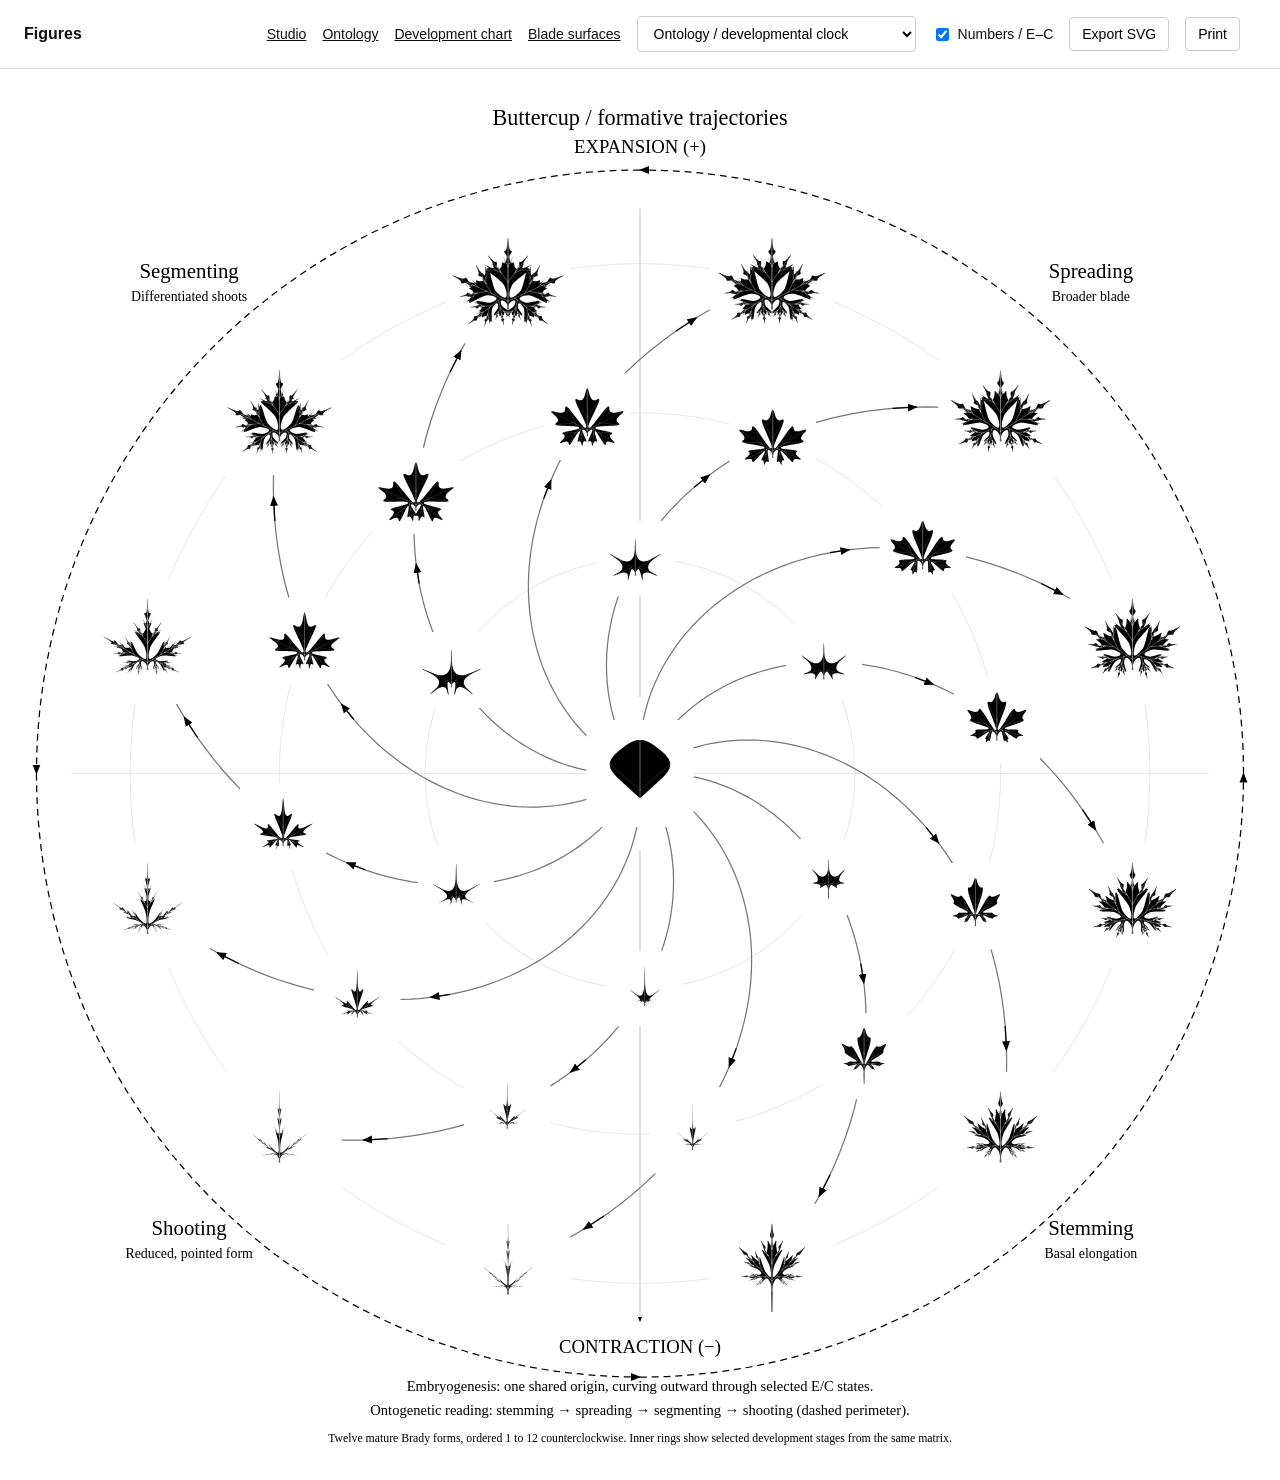
==== figures.html @ baad5e18 "Add clean figure gallery, Brady matrix and developmental clock" ====
<!doctype html>
<html lang="en"><head><meta charset="utf-8"><meta name="viewport" content="width=device-width,initial-scale=1"><title>260203_Leaf</title><style>
*{box-sizing:border-box}body{margin:0;background:#fff;color:#111;font:14px Arial,sans-serif}header{position:sticky;top:0;z-index:2;display:flex;gap:16px;align-items:center;flex-wrap:wrap;padding:16px 24px;background:#fff;border-bottom:1px solid #ddd}h1{font-size:16px;margin:0;margin-right:auto}a{color:inherit}select,button{font:inherit;background:white;border:1px solid #ccc;padding:8px 12px;border-radius:4px}label{display:flex;align-items:center;gap:6px}main{padding:24px;overflow:auto}main>svg{display:block;width:100%;height:auto;margin:auto;max-width:1600px}#status{font-size:12px;color:#666}@media print{header{display:none}main{padding:0}main>svg{max-width:none;width:100%}}
</style></head><body><header><h1>Figures</h1><a href="index.html">Studio</a><a href="figures.html?figure=ontology" target="_blank">Ontology</a><a href="figures.html?figure=chart">Development chart</a><a href="figures.html?figure=blades">Blade surfaces</a><select id="figure" aria-label="Figure"></select><label><input id="labels" type="checkbox" checked> Numbers / E–C</label><button id="export">Export SVG</button><button id="print">Print</button><span id="status" role="status"></span></header><main id="drawing" aria-label="Clean figure"></main><script type="module" src="figures.mjs?v=clock-6"></script></body></html>
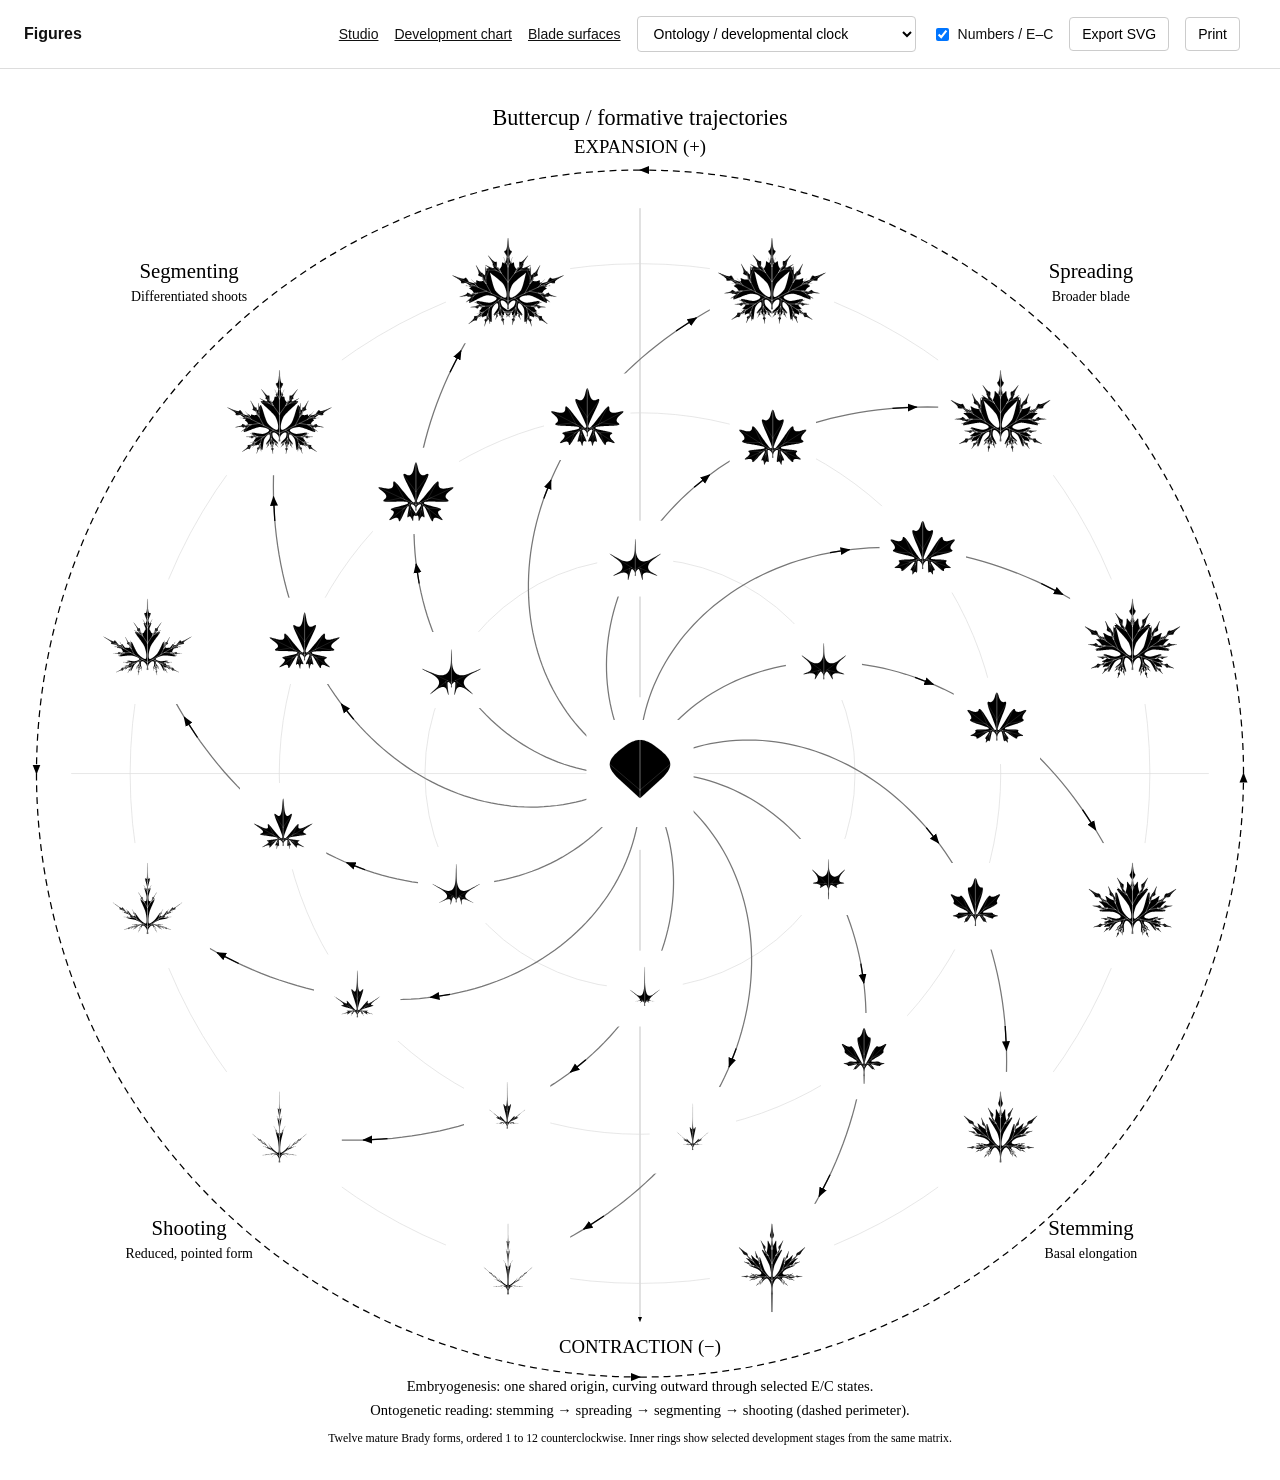
==== commit 353b1a18: "Add twelve-step Red oak and generated-only Brady figures" ====
--- a/figures.html
+++ b/figures.html
@@ -1,4 +1,4 @@
 <!doctype html>
 <html lang="en"><head><meta charset="utf-8"><meta name="viewport" content="width=device-width,initial-scale=1"><title>260203_Leaf</title><style>
 *{box-sizing:border-box}body{margin:0;background:#fff;color:#111;font:14px Arial,sans-serif}header{position:sticky;top:0;z-index:2;display:flex;gap:16px;align-items:center;flex-wrap:wrap;padding:16px 24px;background:#fff;border-bottom:1px solid #ddd}h1{font-size:16px;margin:0;margin-right:auto}a{color:inherit}select,button{font:inherit;background:white;border:1px solid #ccc;padding:8px 12px;border-radius:4px}label{display:flex;align-items:center;gap:6px}main{padding:24px;overflow:auto}main>svg{display:block;width:100%;height:auto;margin:auto;max-width:1600px}#status{font-size:12px;color:#666}@media print{header{display:none}main{padding:0}main>svg{max-width:none;width:100%}}
-</style></head><body><header><h1>Figures</h1><a href="index.html">Studio</a><a href="figures.html?figure=ontology" target="_blank">Ontology</a><a href="figures.html?figure=chart">Development chart</a><a href="figures.html?figure=blades">Blade surfaces</a><select id="figure" aria-label="Figure"></select><label><input id="labels" type="checkbox" checked> Numbers / E–C</label><button id="export">Export SVG</button><button id="print">Print</button><span id="status" role="status"></span></header><main id="drawing" aria-label="Clean figure"></main><script type="module" src="figures.mjs?v=clock-6"></script></body></html>
+</style></head><body><header><h1>Figures</h1><a href="index.html">Studio</a><a href="figures.html?figure=chart">Development chart</a><a href="figures.html?figure=blades">Blade surfaces</a><select id="figure" aria-label="Figure"></select><label><input id="labels" type="checkbox" checked> Numbers / E–C</label><button id="export">Export SVG</button><button id="print">Print</button><span id="status" role="status"></span></header><main id="drawing" aria-label="Clean figure"></main><script type="module" src="figures.mjs?v=brady-generated-1"></script></body></html>
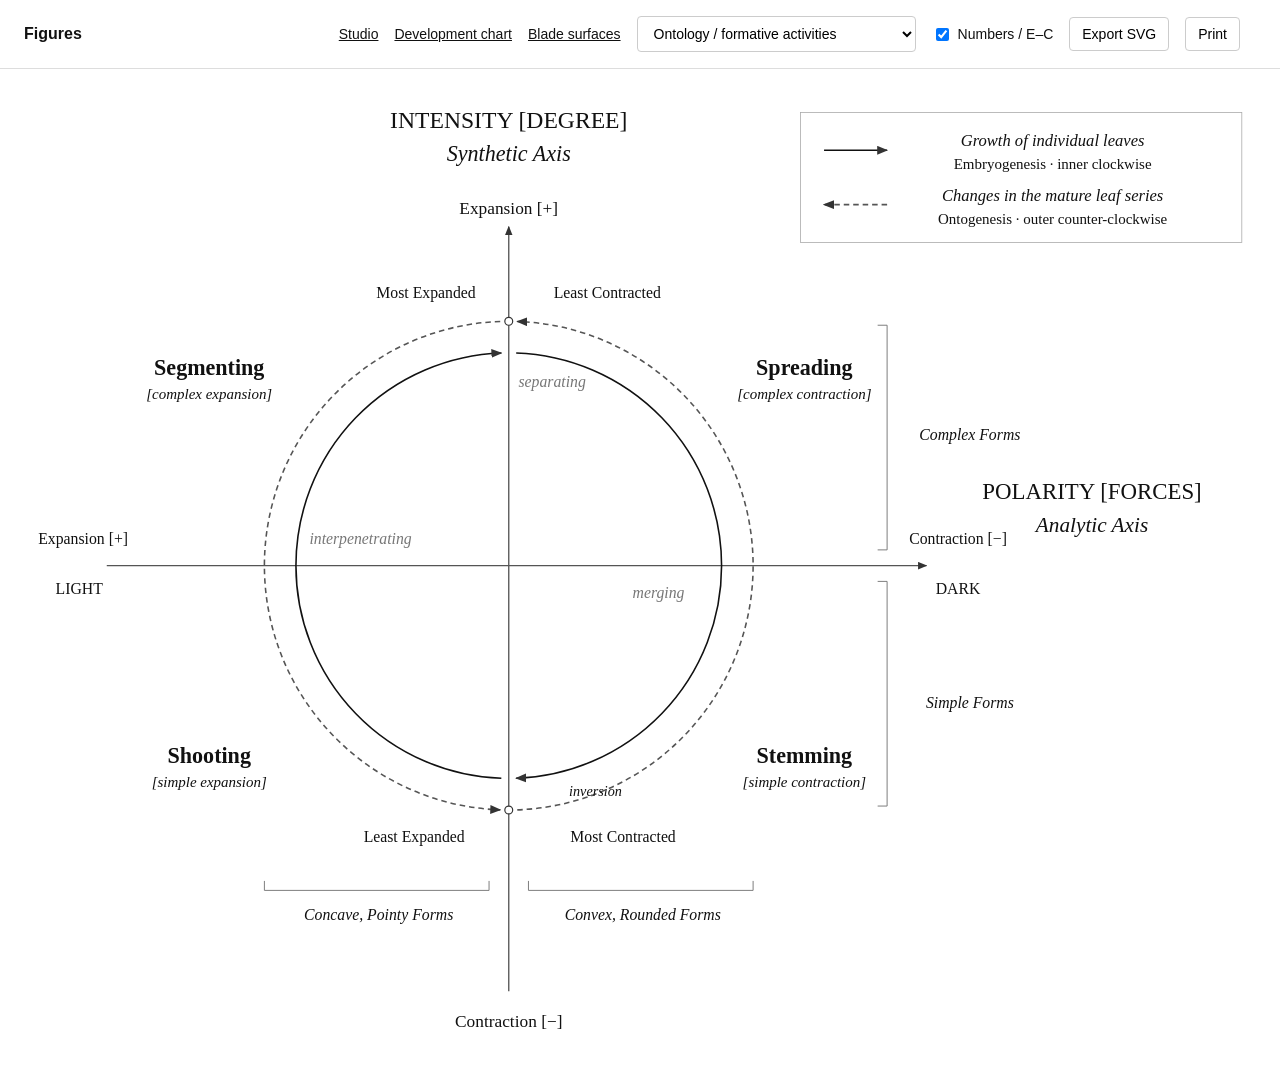
==== commit aee9d492: "Add annotated leaf-free ontology clock with opposing developmental loops" ====
--- a/figures.html
+++ b/figures.html
@@ -1,4 +1,4 @@
 <!doctype html>
 <html lang="en"><head><meta charset="utf-8"><meta name="viewport" content="width=device-width,initial-scale=1"><title>260203_Leaf</title><style>
 *{box-sizing:border-box}body{margin:0;background:#fff;color:#111;font:14px Arial,sans-serif}header{position:sticky;top:0;z-index:2;display:flex;gap:16px;align-items:center;flex-wrap:wrap;padding:16px 24px;background:#fff;border-bottom:1px solid #ddd}h1{font-size:16px;margin:0;margin-right:auto}a{color:inherit}select,button{font:inherit;background:white;border:1px solid #ccc;padding:8px 12px;border-radius:4px}label{display:flex;align-items:center;gap:6px}main{padding:24px;overflow:auto}main>svg{display:block;width:100%;height:auto;margin:auto;max-width:1600px}#status{font-size:12px;color:#666}@media print{header{display:none}main{padding:0}main>svg{max-width:none;width:100%}}
-</style></head><body><header><h1>Figures</h1><a href="index.html">Studio</a><a href="figures.html?figure=chart">Development chart</a><a href="figures.html?figure=blades">Blade surfaces</a><select id="figure" aria-label="Figure"></select><label><input id="labels" type="checkbox" checked> Numbers / E–C</label><button id="export">Export SVG</button><button id="print">Print</button><span id="status" role="status"></span></header><main id="drawing" aria-label="Clean figure"></main><script type="module" src="figures.mjs?v=brady-generated-1"></script></body></html>
+</style></head><body><header><h1>Figures</h1><a href="index.html">Studio</a><a href="figures.html?figure=chart">Development chart</a><a href="figures.html?figure=blades">Blade surfaces</a><select id="figure" aria-label="Figure"></select><label><input id="labels" type="checkbox" checked> Numbers / E–C</label><button id="export">Export SVG</button><button id="print">Print</button><span id="status" role="status"></span></header><main id="drawing" aria-label="Clean figure"></main><script type="module" src="figures.mjs?v=ontology-clock-1"></script></body></html>
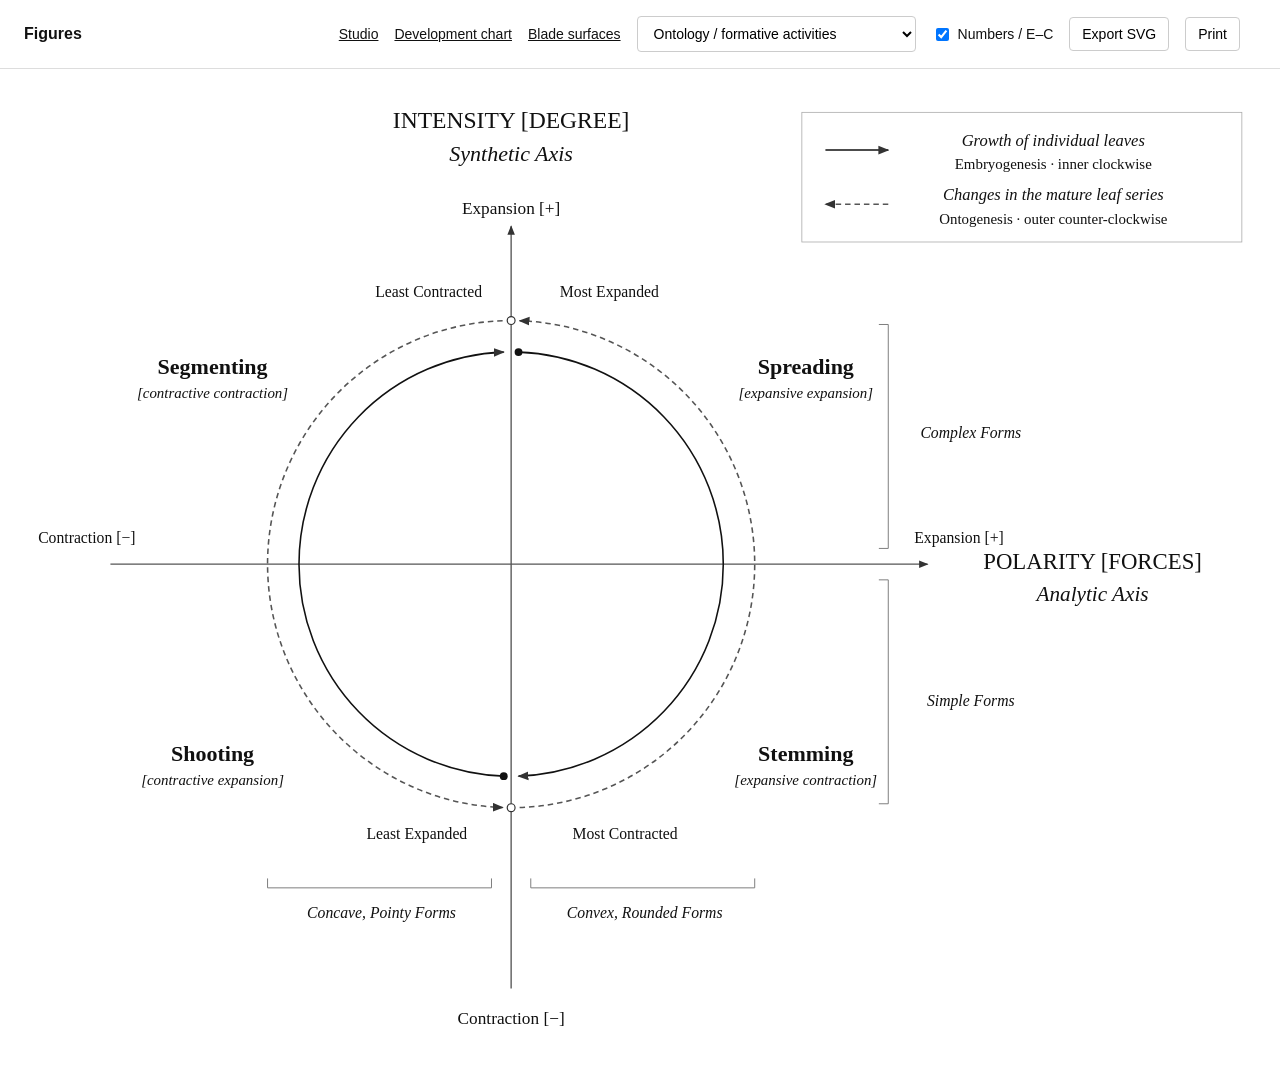
==== commit e12f697e: "Refine ontology and publish fuller Buttercup-inspired Brady sequences" ====
--- a/figures.html
+++ b/figures.html
@@ -1,4 +1,4 @@
 <!doctype html>
 <html lang="en"><head><meta charset="utf-8"><meta name="viewport" content="width=device-width,initial-scale=1"><title>260203_Leaf</title><style>
 *{box-sizing:border-box}body{margin:0;background:#fff;color:#111;font:14px Arial,sans-serif}header{position:sticky;top:0;z-index:2;display:flex;gap:16px;align-items:center;flex-wrap:wrap;padding:16px 24px;background:#fff;border-bottom:1px solid #ddd}h1{font-size:16px;margin:0;margin-right:auto}a{color:inherit}select,button{font:inherit;background:white;border:1px solid #ccc;padding:8px 12px;border-radius:4px}label{display:flex;align-items:center;gap:6px}main{padding:24px;overflow:auto}main>svg{display:block;width:100%;height:auto;margin:auto;max-width:1600px}#status{font-size:12px;color:#666}@media print{header{display:none}main{padding:0}main>svg{max-width:none;width:100%}}
-</style></head><body><header><h1>Figures</h1><a href="index.html">Studio</a><a href="figures.html?figure=chart">Development chart</a><a href="figures.html?figure=blades">Blade surfaces</a><select id="figure" aria-label="Figure"></select><label><input id="labels" type="checkbox" checked> Numbers / E–C</label><button id="export">Export SVG</button><button id="print">Print</button><span id="status" role="status"></span></header><main id="drawing" aria-label="Clean figure"></main><script type="module" src="figures.mjs?v=ontology-clock-1"></script></body></html>
+</style></head><body><header><h1>Figures</h1><a href="index.html">Studio</a><a href="figures.html?figure=chart">Development chart</a><a href="figures.html?figure=blades">Blade surfaces</a><select id="figure" aria-label="Figure"></select><label><input id="labels" type="checkbox" checked> Numbers / E–C</label><button id="export">Export SVG</button><button id="print">Print</button><span id="status" role="status"></span></header><main id="drawing" aria-label="Clean figure"></main><script type="module" src="figures.mjs?v=brady-a4-1"></script></body></html>
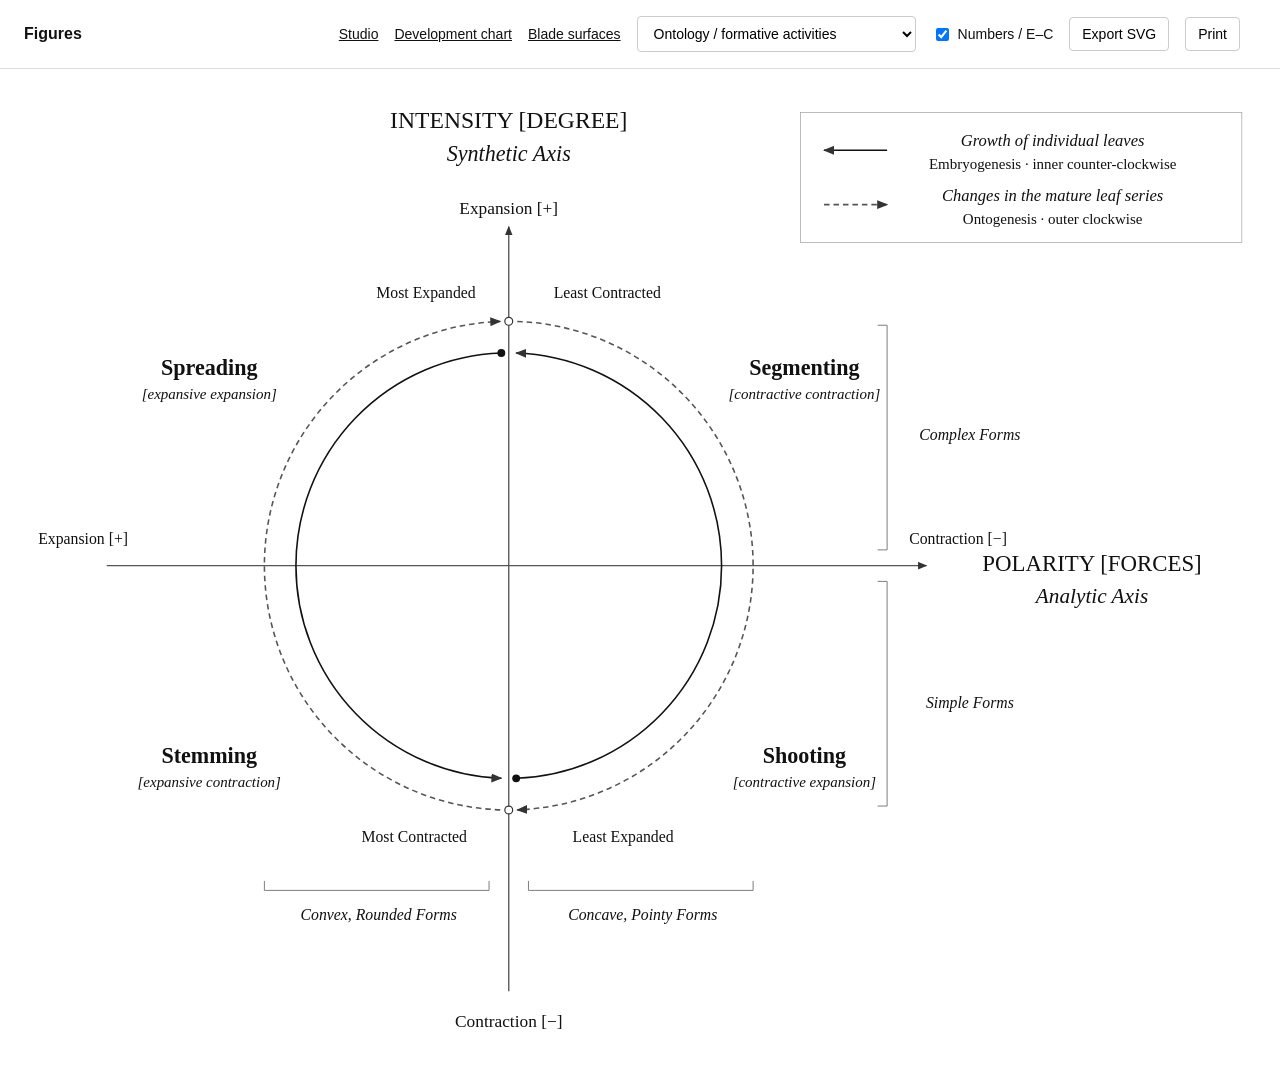
==== commit 357c56bd: "Refine Brady development with shorter terminal branches and mirror ontology" ====
--- a/figures.html
+++ b/figures.html
@@ -1,4 +1,4 @@
 <!doctype html>
 <html lang="en"><head><meta charset="utf-8"><meta name="viewport" content="width=device-width,initial-scale=1"><title>260203_Leaf</title><style>
 *{box-sizing:border-box}body{margin:0;background:#fff;color:#111;font:14px Arial,sans-serif}header{position:sticky;top:0;z-index:2;display:flex;gap:16px;align-items:center;flex-wrap:wrap;padding:16px 24px;background:#fff;border-bottom:1px solid #ddd}h1{font-size:16px;margin:0;margin-right:auto}a{color:inherit}select,button{font:inherit;background:white;border:1px solid #ccc;padding:8px 12px;border-radius:4px}label{display:flex;align-items:center;gap:6px}main{padding:24px;overflow:auto}main>svg{display:block;width:100%;height:auto;margin:auto;max-width:1600px}#status{font-size:12px;color:#666}@media print{header{display:none}main{padding:0}main>svg{max-width:none;width:100%}}
-</style></head><body><header><h1>Figures</h1><a href="index.html">Studio</a><a href="figures.html?figure=chart">Development chart</a><a href="figures.html?figure=blades">Blade surfaces</a><select id="figure" aria-label="Figure"></select><label><input id="labels" type="checkbox" checked> Numbers / E–C</label><button id="export">Export SVG</button><button id="print">Print</button><span id="status" role="status"></span></header><main id="drawing" aria-label="Clean figure"></main><script type="module" src="figures.mjs?v=brady-a4-1"></script></body></html>+</style></head><body><header><h1>Figures</h1><a href="index.html">Studio</a><a href="figures.html?figure=chart">Development chart</a><a href="figures.html?figure=blades">Blade surfaces</a><select id="figure" aria-label="Figure"></select><label><input id="labels" type="checkbox" checked> Numbers / E–C</label><button id="export">Export SVG</button><button id="print">Print</button><span id="status" role="status"></span></header><main id="drawing" aria-label="Clean figure"></main><script type="module" src="figures.mjs?v=short-shoots-1"></script></body></html>
